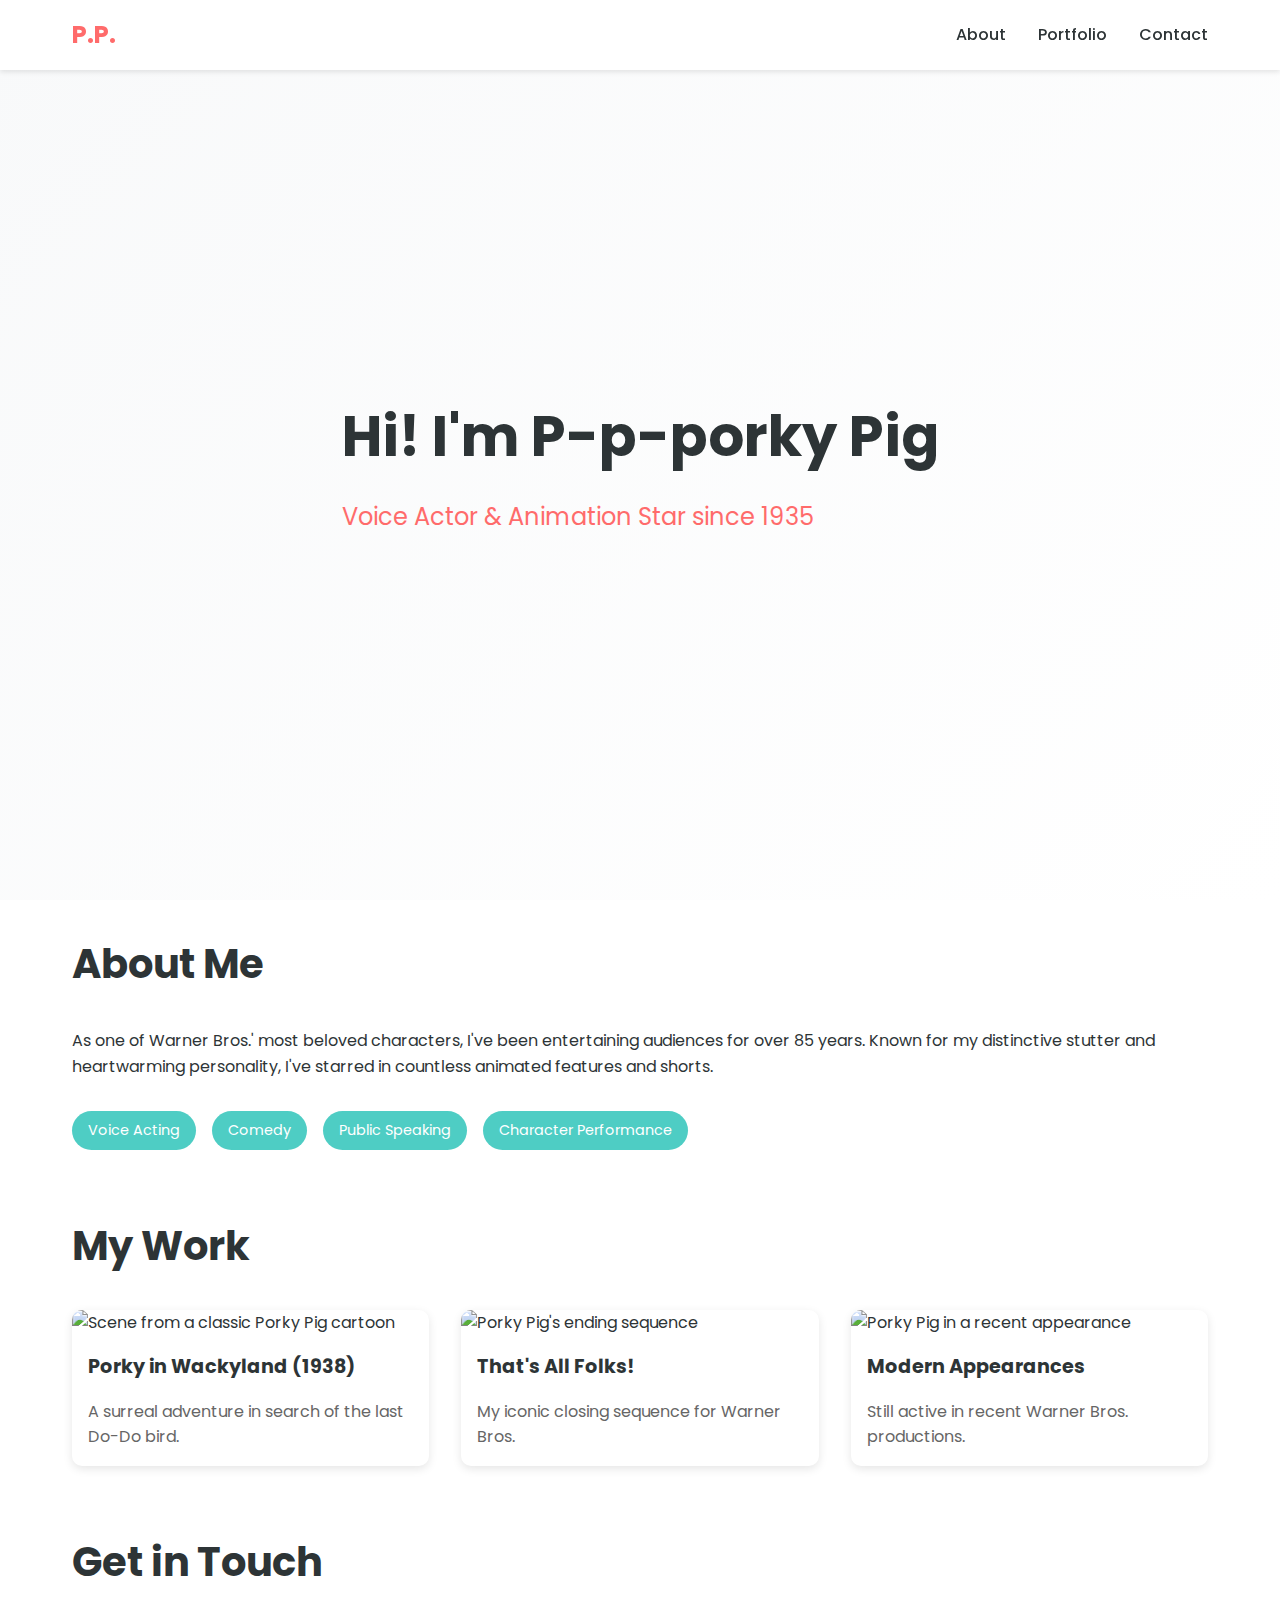
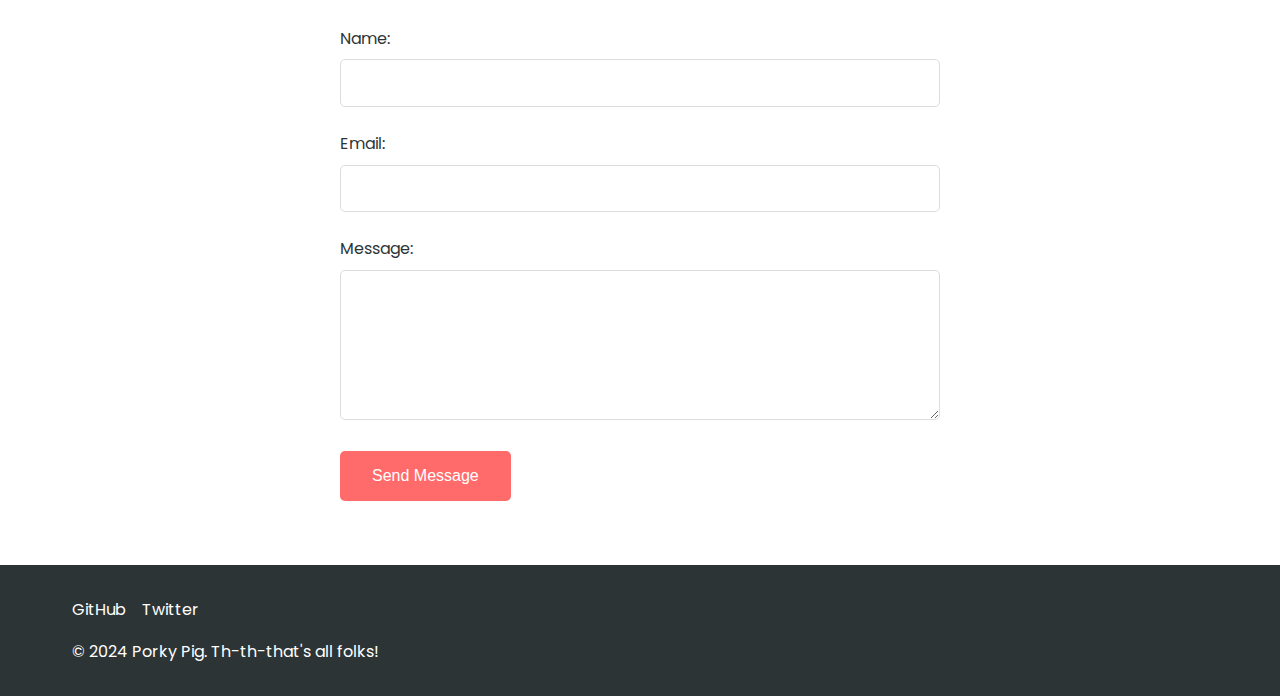
==== index.html @ b08df803 "Initial commit: Portfolio website setup" ====
<!DOCTYPE html>
<html lang="en">
<head>
    <meta charset="UTF-8">
    <meta name="viewport" content="width=device-width, initial-scale=1.0">
    <meta name="description" content="Portfolio website of Porky Pig - Animation Star and Voice Actor">
    <meta name="keywords" content="Porky Pig, Animation, Voice Acting, Warner Bros, Looney Tunes">
    <title>Porky Pig - Th-th-that's All Folks!</title>
    <link rel="stylesheet" href="styles.css">
    <link rel="icon" type="image/png" href="favicon.png">
    <!-- Google Fonts -->
    <link href="https://fonts.googleapis.com/css2?family=Poppins:wght@400;600;700&display=swap" rel="stylesheet">
</head>
<body>
    <header>
        <nav>
            <div class="logo">P.P.</div>
            <ul>
                <li><a href="#about">About</a></li>
                <li><a href="#portfolio">Portfolio</a></li>
                <li><a href="#contact">Contact</a></li>
            </ul>
        </nav>
    </header>

    <main>
        <section id="hero">
            <div class="container">
                <h1>Hi! I'm P-p-porky Pig</h1>
                <p class="subtitle">Voice Actor & Animation Star since 1935</p>
            </div>
        </section>

        <section id="about">
            <div class="container">
                <h2>About Me</h2>
                <p>As one of Warner Bros.' most beloved characters, I've been entertaining audiences for over 85 years. Known for my distinctive stutter and heartwarming personality, I've starred in countless animated features and shorts.</p>
                <div class="skills">
                    <div class="skill">Voice Acting</div>
                    <div class="skill">Comedy</div>
                    <div class="skill">Public Speaking</div>
                    <div class="skill">Character Performance</div>
                </div>
            </div>
        </section>

        <section id="portfolio">
            <div class="container">
                <h2>My Work</h2>
                <div class="portfolio-grid">
                    <div class="portfolio-item">
                        <img src="images/porky1.jpg" alt="Scene from a classic Porky Pig cartoon" loading="lazy">
                        <h3>Porky in Wackyland (1938)</h3>
                        <p>A surreal adventure in search of the last Do-Do bird.</p>
                    </div>
                    <div class="portfolio-item">
                        <img src="images/porky2.jpg" alt="Porky Pig's ending sequence" loading="lazy">
                        <h3>That's All Folks!</h3>
                        <p>My iconic closing sequence for Warner Bros.</p>
                    </div>
                    <div class="portfolio-item">
                        <img src="images/porky3.jpg" alt="Porky Pig in a recent appearance" loading="lazy">
                        <h3>Modern Appearances</h3>
                        <p>Still active in recent Warner Bros. productions.</p>
                    </div>
                </div>
            </div>
        </section>

        <section id="contact">
            <div class="container">
                <h2>Get in Touch</h2>
                <form id="contact-form" action="https://formspree.io/f/your-form-id" method="POST">
                    <div class="form-group">
                        <label for="name">Name:</label>
                        <input type="text" id="name" name="name" required>
                    </div>
                    <div class="form-group">
                        <label for="email">Email:</label>
                        <input type="email" id="email" name="email" required>
                    </div>
                    <div class="form-group">
                        <label for="message">Message:</label>
                        <textarea id="message" name="message" required></textarea>
                    </div>
                    <button type="submit">Send Message</button>
                </form>
            </div>
        </section>
    </main>

    <footer>
        <div class="container">
            <div class="social-links">
                <a href="https://github.com/porky-pig" target="_blank" rel="noopener noreferrer">GitHub</a>
                <a href="https://twitter.com/porky-pig" target="_blank" rel="noopener noreferrer">Twitter</a>
            </div>
            <p>&copy; 2024 Porky Pig. Th-th-that's all folks!</p>
        </div>
    </footer>

    <script src="script.js"></script>
</body>
</html>
---- styles.css ----
:root {
    --primary-color: #ff6b6b;
    --secondary-color: #4ecdc4;
    --dark-color: #2d3436;
    --light-color: #f8f9fa;
    --spacing: 2rem;
}

* {
    margin: 0;
    padding: 0;
    box-sizing: border-box;
}

body {
    font-family: 'Poppins', sans-serif;
    line-height: 1.6;
    color: var(--dark-color);
}

.container {
    max-width: 1200px;
    margin: 0 auto;
    padding: 0 var(--spacing);
}

/* Header & Navigation */
header {
    background: white;
    box-shadow: 0 2px 5px rgba(0,0,0,0.1);
    position: fixed;
    width: 100%;
    top: 0;
    z-index: 1000;
}

nav {
    display: flex;
    justify-content: space-between;
    align-items: center;
    padding: 1rem var(--spacing);
    max-width: 1200px;
    margin: 0 auto;
}

.logo {
    font-size: 1.5rem;
    font-weight: 700;
    color: var(--primary-color);
}

nav ul {
    display: flex;
    list-style: none;
    gap: 2rem;
}

nav a {
    text-decoration: none;
    color: var(--dark-color);
    font-weight: 500;
    transition: color 0.3s ease;
}

nav a:hover {
    color: var(--primary-color);
}

/* Hero Section */
#hero {
    height: 100vh;
    display: flex;
    align-items: center;
    background: linear-gradient(135deg, var(--light-color) 0%, #fff 100%);
    padding-top: 60px;
}

#hero h1 {
    font-size: 3.5rem;
    margin-bottom: 1rem;
    color: var(--dark-color);
}

.subtitle {
    font-size: 1.5rem;
    color: var(--primary-color);
}

/* Sections */
section {
    padding: var(--spacing) 0;
}

h2 {
    font-size: 2.5rem;
    margin-bottom: var(--spacing);
    color: var(--dark-color);
}

/* Skills */
.skills {
    display: flex;
    flex-wrap: wrap;
    gap: 1rem;
    margin-top: 2rem;
}

.skill {
    background: var(--secondary-color);
    color: white;
    padding: 0.5rem 1rem;
    border-radius: 25px;
    font-size: 0.9rem;
}

/* Portfolio Grid */
.portfolio-grid {
    display: grid;
    grid-template-columns: repeat(auto-fit, minmax(300px, 1fr));
    gap: 2rem;
    margin-top: 2rem;
}

.portfolio-item {
    background: white;
    border-radius: 10px;
    overflow: hidden;
    box-shadow: 0 3px 10px rgba(0,0,0,0.1);
    transition: transform 0.3s ease;
}

.portfolio-item:hover {
    transform: translateY(-5px);
}

.portfolio-item img {
    width: 100%;
    height: 200px;
    object-fit: cover;
}

.portfolio-item h3 {
    padding: 1rem;
    font-size: 1.2rem;
}

.portfolio-item p {
    padding: 0 1rem 1rem;
    color: #666;
}

/* Contact Form */
#contact-form {
    max-width: 600px;
    margin: 0 auto;
}

.form-group {
    margin-bottom: 1.5rem;
}

label {
    display: block;
    margin-bottom: 0.5rem;
    color: var(--dark-color);
}

input,
textarea {
    width: 100%;
    padding: 0.8rem;
    border: 1px solid #ddd;
    border-radius: 5px;
    font-family: inherit;
}

textarea {
    height: 150px;
    resize: vertical;
}

button {
    background: var(--primary-color);
    color: white;
    padding: 1rem 2rem;
    border: none;
    border-radius: 5px;
    cursor: pointer;
    font-size: 1rem;
    transition: background 0.3s ease;
}

button:hover {
    background: #ff5252;
}

/* Footer */
footer {
    background: var(--dark-color);
    color: white;
    padding: var(--spacing) 0;
    margin-top: var(--spacing);
}

.social-links {
    display: flex;
    gap: 1rem;
    margin-bottom: 1rem;
}

.social-links a {
    color: white;
    text-decoration: none;
}

/* Responsive Design */
@media (max-width: 768px) {
    nav ul {
        gap: 1rem;
    }

    #hero h1 {
        font-size: 2.5rem;
    }

    .subtitle {
        font-size: 1.2rem;
    }
}

@media (max-width: 480px) {
    nav {
        flex-direction: column;
        gap: 1rem;
    }

    nav ul {
        flex-direction: column;
        text-align: center;
    }

    #hero h1 {
        font-size: 2rem;
    }
}
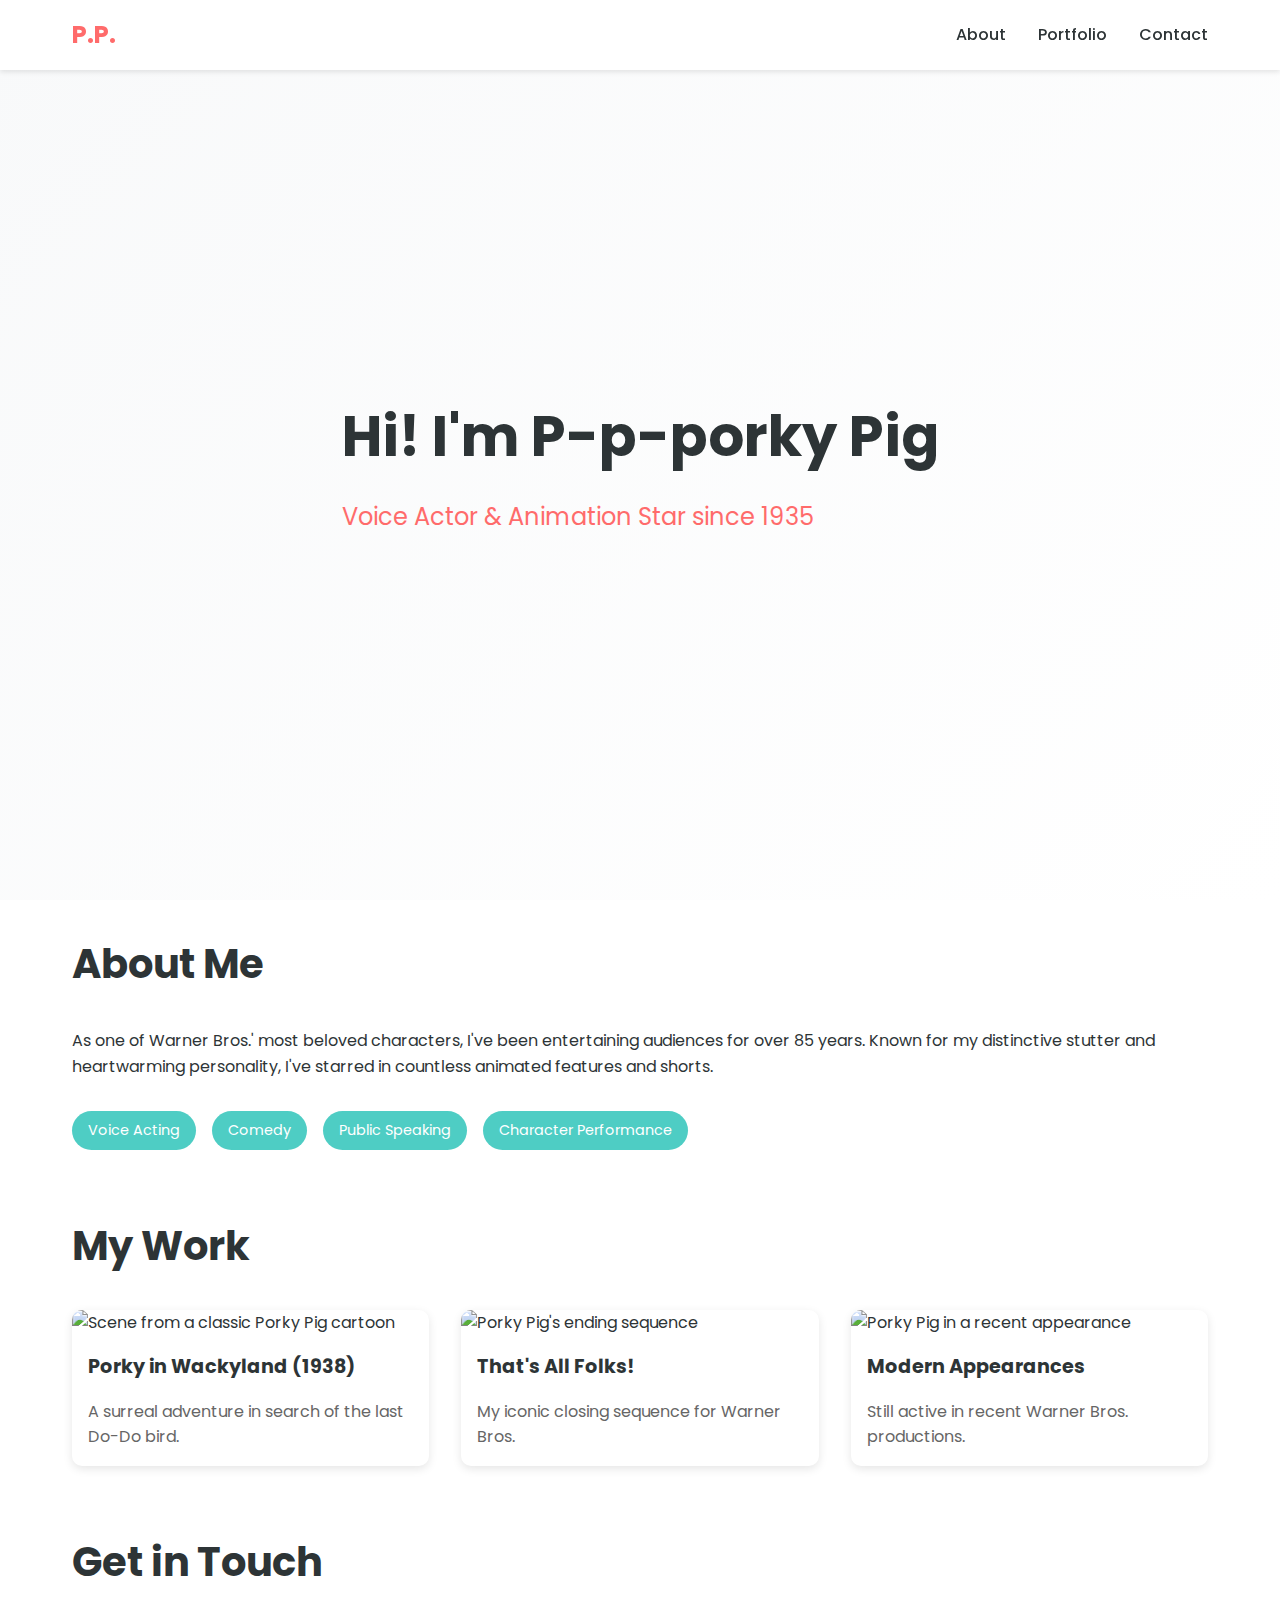
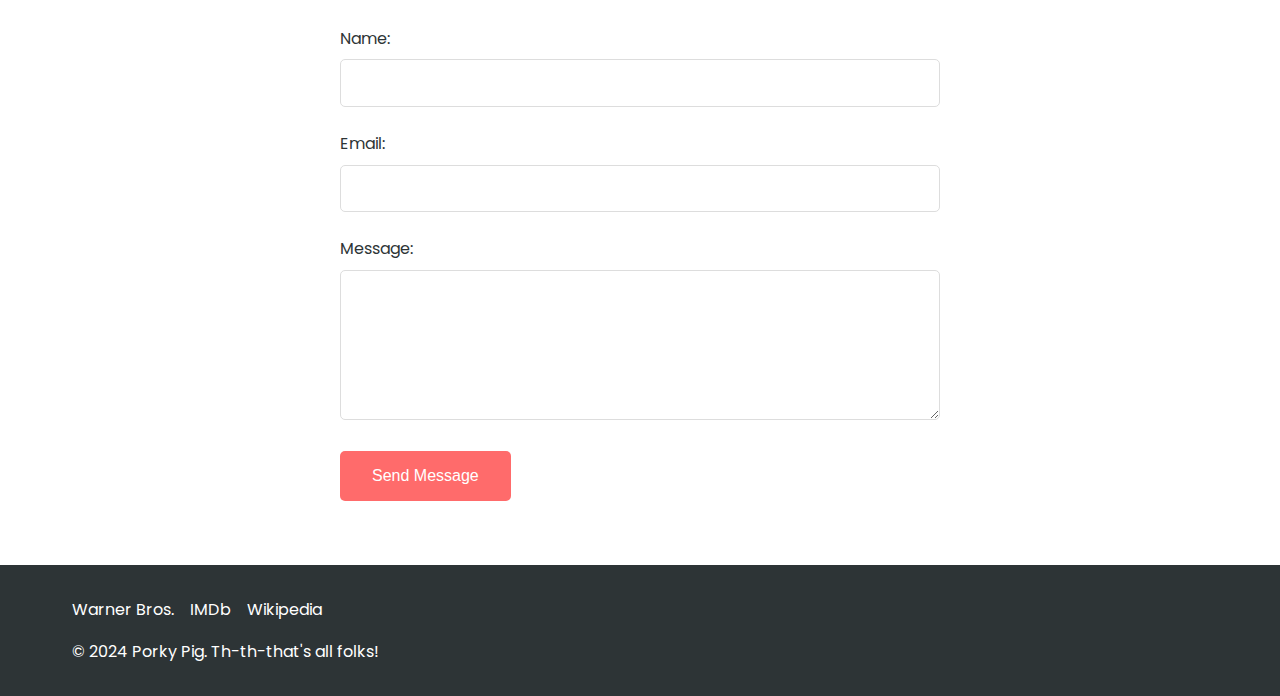
==== commit f5626813: "Complete implementation with images, favicon, analytics, and license" ====
--- a/index.html
+++ b/index.html
@@ -7,9 +7,18 @@
     <meta name="keywords" content="Porky Pig, Animation, Voice Acting, Warner Bros, Looney Tunes">
     <title>Porky Pig - Th-th-that's All Folks!</title>
     <link rel="stylesheet" href="styles.css">
+    <link rel="icon" type="image/svg+xml" href="favicon.svg">
     <link rel="icon" type="image/png" href="favicon.png">
     <!-- Google Fonts -->
     <link href="https://fonts.googleapis.com/css2?family=Poppins:wght@400;600;700&display=swap" rel="stylesheet">
+    <!-- Google Analytics -->
+    <script async src="https://www.googletagmanager.com/gtag/js?id=G-XXXXXXXXXX"></script>
+    <script>
+        window.dataLayer = window.dataLayer || [];
+        function gtag(){dataLayer.push(arguments);}
+        gtag('js', new Date());
+        gtag('config', 'G-XXXXXXXXXX');
+    </script>
 </head>
 <body>
     <header>
@@ -70,7 +79,7 @@
         <section id="contact">
             <div class="container">
                 <h2>Get in Touch</h2>
-                <form id="contact-form" action="https://formspree.io/f/your-form-id" method="POST">
+                <form id="contact-form" action="https://formspree.io/f/myyqpzny" method="POST">
                     <div class="form-group">
                         <label for="name">Name:</label>
                         <input type="text" id="name" name="name" required>
@@ -92,8 +101,9 @@
     <footer>
         <div class="container">
             <div class="social-links">
-                <a href="https://github.com/porky-pig" target="_blank" rel="noopener noreferrer">GitHub</a>
-                <a href="https://twitter.com/porky-pig" target="_blank" rel="noopener noreferrer">Twitter</a>
+                <a href="https://www.warnerbros.com/brands/looney-tunes" target="_blank" rel="noopener noreferrer">Warner Bros.</a>
+                <a href="https://www.imdb.com/title/tt0033023/" target="_blank" rel="noopener noreferrer">IMDb</a>
+                <a href="https://en.wikipedia.org/wiki/Porky_Pig" target="_blank" rel="noopener noreferrer">Wikipedia</a>
             </div>
             <p>&copy; 2024 Porky Pig. Th-th-that's all folks!</p>
         </div>
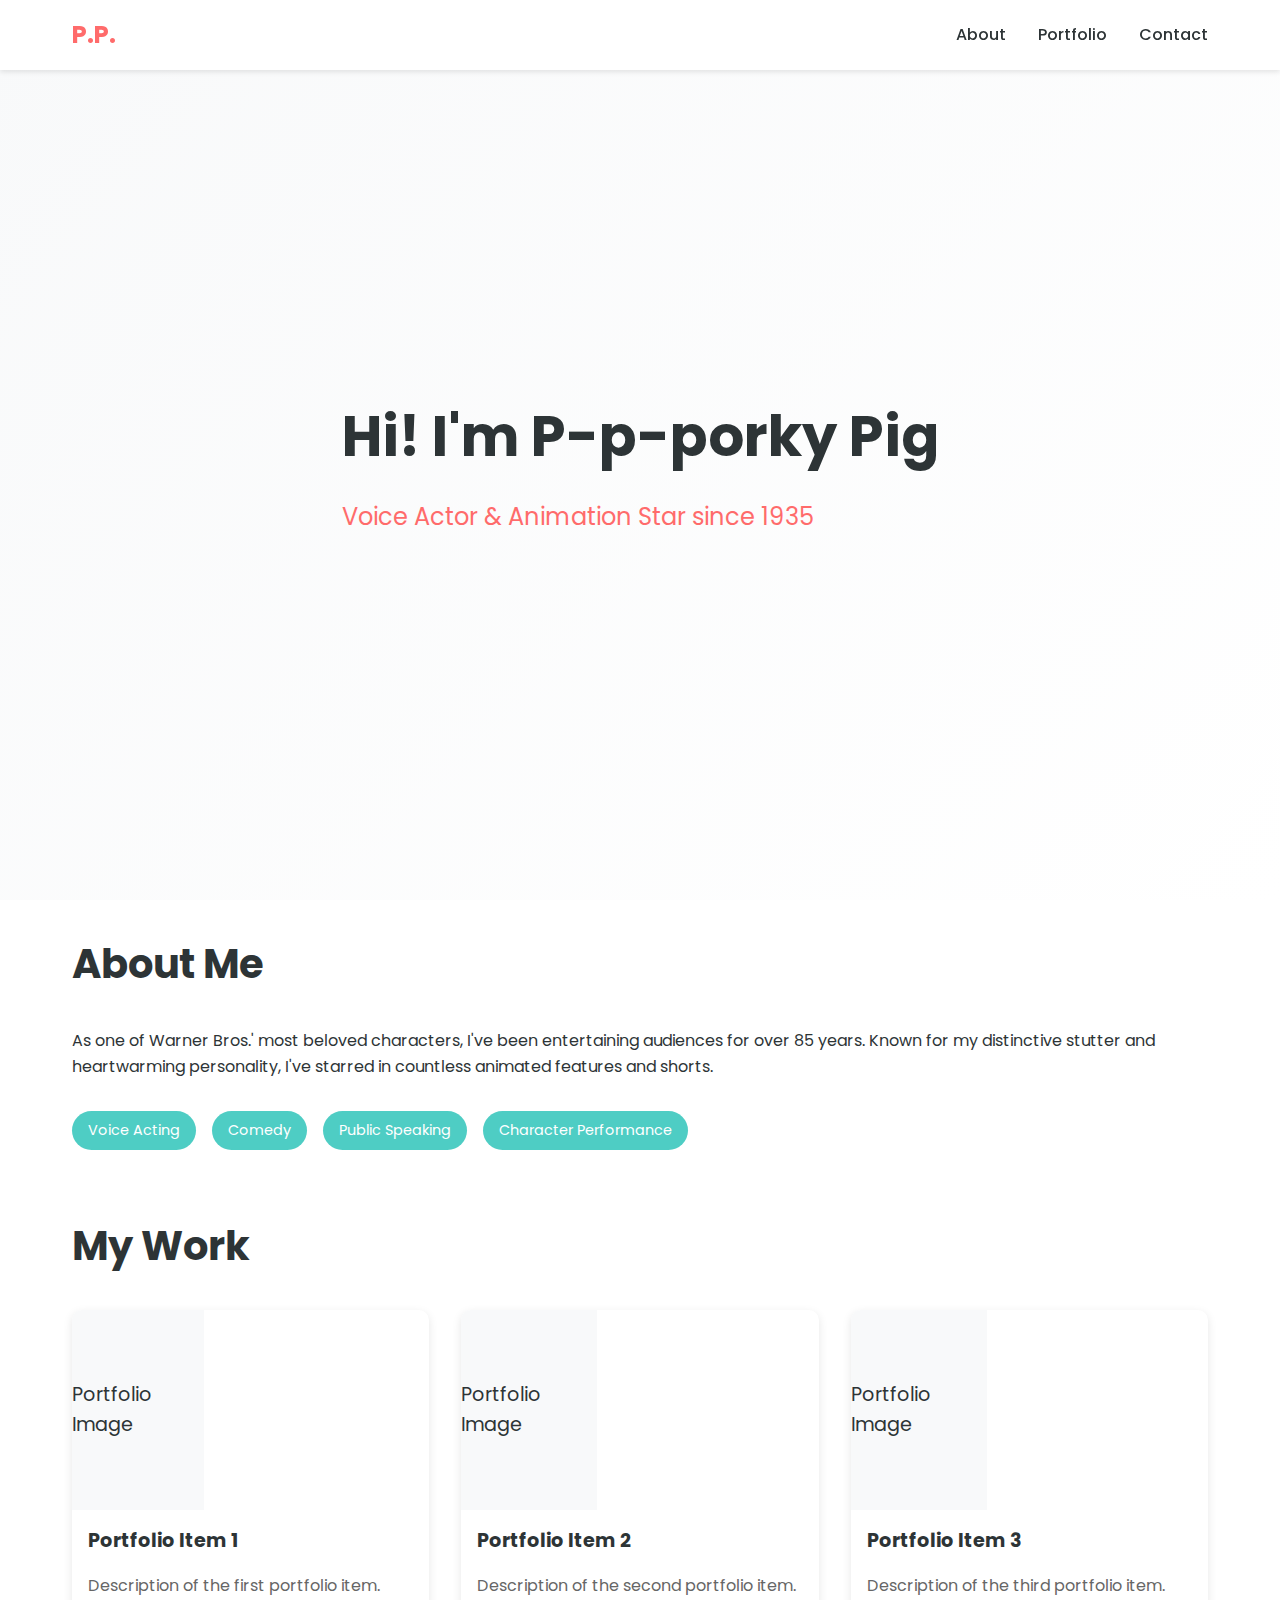
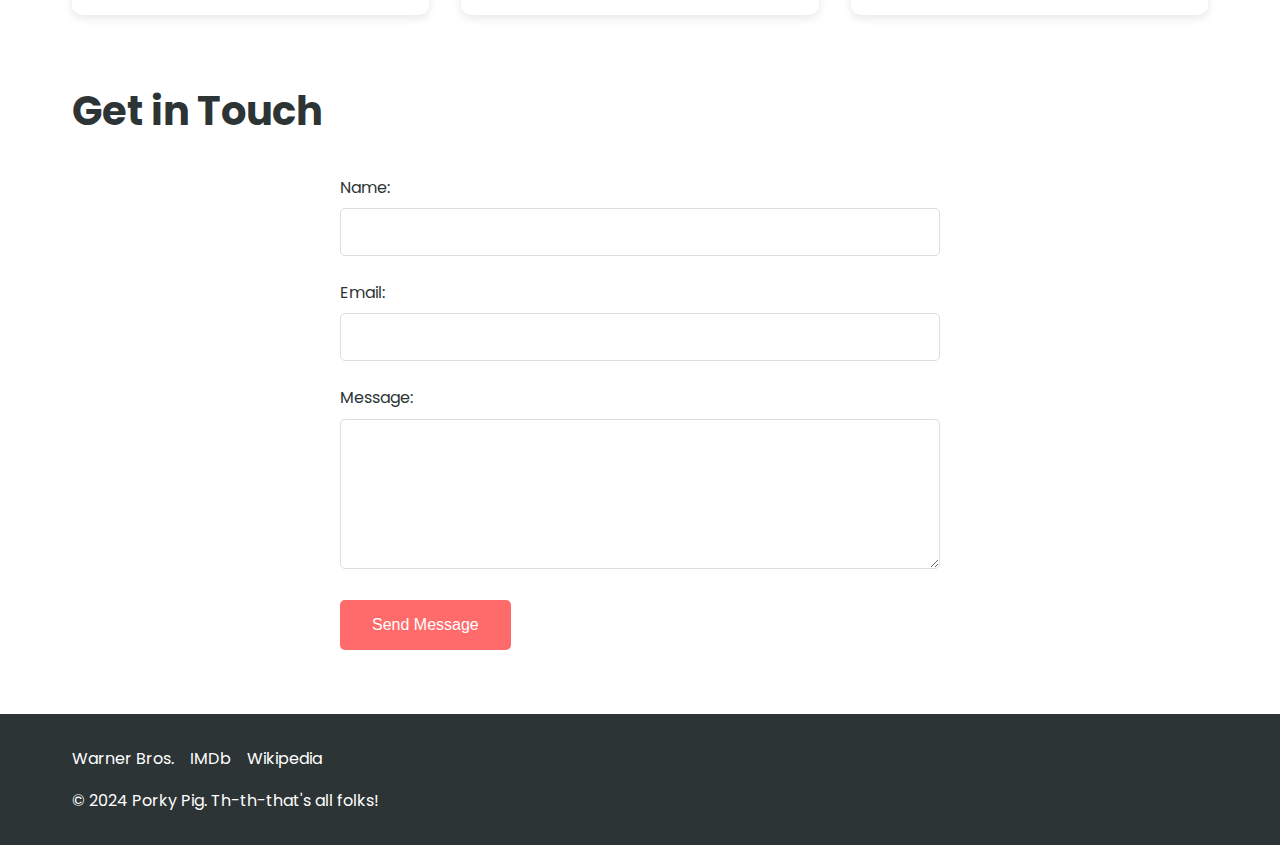
==== commit 2520e68a: "Replace image generation with simple placeholders" ====
--- a/index.html
+++ b/index.html
@@ -58,19 +58,19 @@
                 <h2>My Work</h2>
                 <div class="portfolio-grid">
                     <div class="portfolio-item">
-                        <img src="images/porky1.jpg" alt="Scene from a classic Porky Pig cartoon" loading="lazy">
-                        <h3>Porky in Wackyland (1938)</h3>
-                        <p>A surreal adventure in search of the last Do-Do bird.</p>
+                        <img src="#" alt="Portfolio item 1" loading="lazy">
+                        <h3>Portfolio Item 1</h3>
+                        <p>Description of the first portfolio item.</p>
                     </div>
                     <div class="portfolio-item">
-                        <img src="images/porky2.jpg" alt="Porky Pig's ending sequence" loading="lazy">
-                        <h3>That's All Folks!</h3>
-                        <p>My iconic closing sequence for Warner Bros.</p>
+                        <img src="#" alt="Portfolio item 2" loading="lazy">
+                        <h3>Portfolio Item 2</h3>
+                        <p>Description of the second portfolio item.</p>
                     </div>
                     <div class="portfolio-item">
-                        <img src="images/porky3.jpg" alt="Porky Pig in a recent appearance" loading="lazy">
-                        <h3>Modern Appearances</h3>
-                        <p>Still active in recent Warner Bros. productions.</p>
+                        <img src="#" alt="Portfolio item 3" loading="lazy">
+                        <h3>Portfolio Item 3</h3>
+                        <p>Description of the third portfolio item.</p>
                     </div>
                 </div>
             </div>
--- a/styles.css
+++ b/styles.css
@@ -137,6 +137,34 @@
     width: 100%;
     height: 200px;
     object-fit: cover;
+    background: var(--light-color);
+    /* Fallback for missing images */
+    min-height: 200px;
+    position: relative;
+}
+
+.portfolio-item img:not([src]), 
+.portfolio-item img[src=""], 
+.portfolio-item img[src="#"] {
+    visibility: hidden;
+}
+
+.portfolio-item img:not([src])::before, 
+.portfolio-item img[src=""]::before, 
+.portfolio-item img[src="#"]::before {
+    content: "Portfolio Image";
+    position: absolute;
+    top: 0;
+    left: 0;
+    width: 100%;
+    height: 100%;
+    background: var(--light-color);
+    display: flex;
+    align-items: center;
+    justify-content: center;
+    color: var(--dark-color);
+    font-size: 1.2rem;
+    visibility: visible;
 }
 
 .portfolio-item h3 {
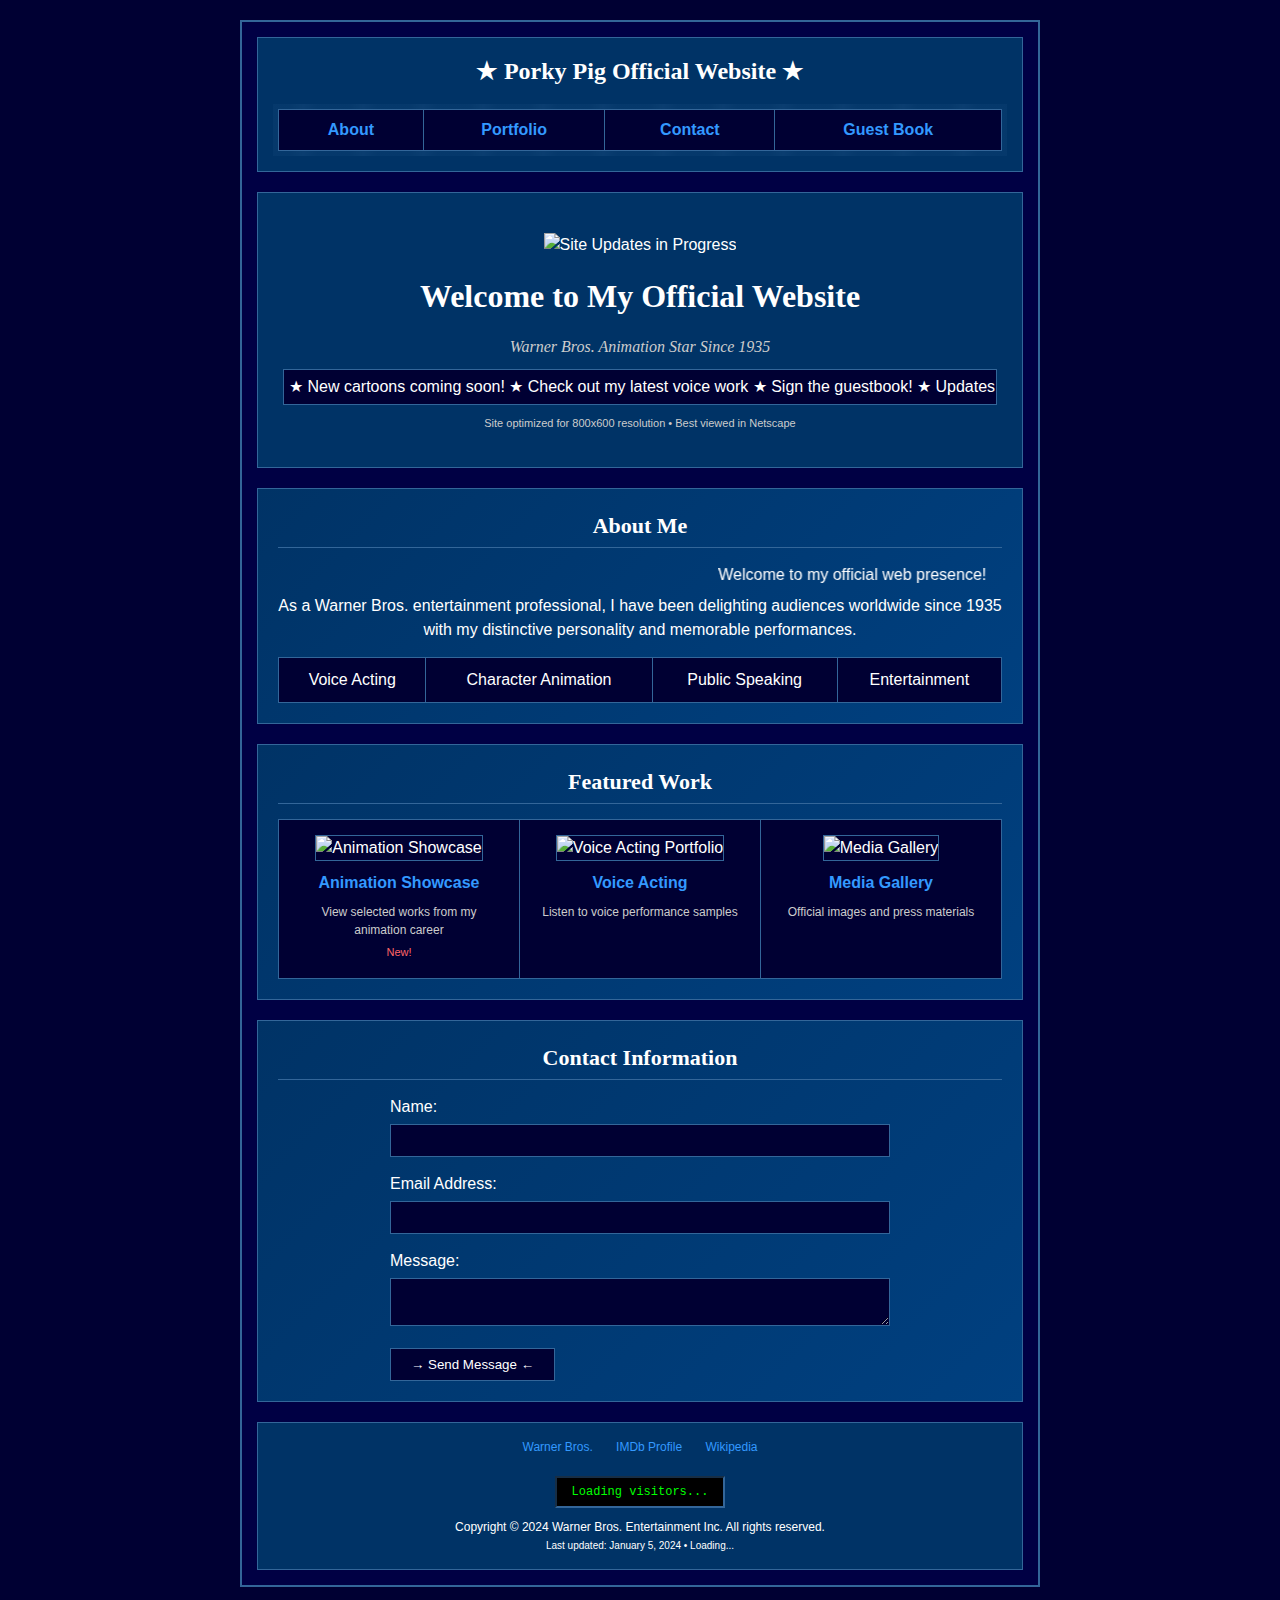
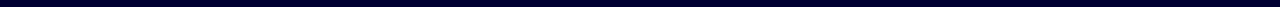
==== commit 1cd9fb2f: "Initial commit: Complete portfolio setup" ====
--- a/index.html
+++ b/index.html
@@ -3,112 +3,113 @@
 <head>
     <meta charset="UTF-8">
     <meta name="viewport" content="width=device-width, initial-scale=1.0">
-    <meta name="description" content="Portfolio website of Porky Pig - Animation Star and Voice Actor">
-    <meta name="keywords" content="Porky Pig, Animation, Voice Acting, Warner Bros, Looney Tunes">
-    <title>Porky Pig - Th-th-that's All Folks!</title>
+    <meta name="description" content="Official Website of Porky Pig - Warner Bros. Animation Star">
+    <meta name="keywords" content="porky pig, warner bros, looney tunes, animation, voice acting, cartoons">
+    <title>Porky Pig | Official Website</title>
     <link rel="stylesheet" href="styles.css">
     <link rel="icon" type="image/svg+xml" href="favicon.svg">
-    <link rel="icon" type="image/png" href="favicon.png">
-    <!-- Google Fonts -->
-    <link href="https://fonts.googleapis.com/css2?family=Poppins:wght@400;600;700&display=swap" rel="stylesheet">
-    <!-- Google Analytics -->
-    <script async src="https://www.googletagmanager.com/gtag/js?id=G-XXXXXXXXXX"></script>
-    <script>
-        window.dataLayer = window.dataLayer || [];
-        function gtag(){dataLayer.push(arguments);}
-        gtag('js', new Date());
-        gtag('config', 'G-XXXXXXXXXX');
-    </script>
+    <!-- Optimized for Netscape 7.0 and Internet Explorer 6.0 -->
+    <!-- Firebase SDK -->
+    <script src="https://www.gstatic.com/firebasejs/9.6.1/firebase-app-compat.js"></script>
+    <script src="https://www.gstatic.com/firebasejs/9.6.1/firebase-database-compat.js"></script>
+    <script src="firebase-config.js"></script>
 </head>
 <body>
-    <header>
-        <nav>
-            <div class="logo">P.P.</div>
-            <ul>
-                <li><a href="#about">About</a></li>
-                <li><a href="#portfolio">Portfolio</a></li>
-                <li><a href="#contact">Contact</a></li>
-            </ul>
-        </nav>
-    </header>
+    <div class="container">
+        <header>
+            <div class="logo">★ Porky Pig Official Website ★</div>
+            <nav>
+                <ul>
+                    <li><a href="#about">About</a></li>
+                    <li><a href="#portfolio">Portfolio</a></li>
+                    <li><a href="#contact">Contact</a></li>
+                    <li><a href="guestbook.html">Guest Book</a></li>
+                </ul>
+            </nav>
+        </header>
 
-    <main>
-        <section id="hero">
-            <div class="container">
-                <h1>Hi! I'm P-p-porky Pig</h1>
-                <p class="subtitle">Voice Actor & Animation Star since 1935</p>
-            </div>
-        </section>
+        <main>
+            <section id="hero">
+                <img src="construction.gif" alt="Site Updates in Progress" class="under-construction">
+                <h1>Welcome to My Official Website</h1>
+                <p class="subtitle">Warner Bros. Animation Star Since 1935</p>
+                <div class="news-ticker">
+                    <span>★ New cartoons coming soon! ★ Check out my latest voice work ★ Sign the guestbook! ★ Updates every week ★</span>
+                </div>
+                <div class="browser-badge">
+                    Site optimized for 800x600 resolution • Best viewed in Netscape
+                </div>
+            </section>
 
-        <section id="about">
-            <div class="container">
+            <section id="about">
                 <h2>About Me</h2>
-                <p>As one of Warner Bros.' most beloved characters, I've been entertaining audiences for over 85 years. Known for my distinctive stutter and heartwarming personality, I've starred in countless animated features and shorts.</p>
+                <marquee scrollamount="2" behavior="alternate">Welcome to my official web presence!</marquee>
+                <p>As a Warner Bros. entertainment professional, I have been delighting audiences worldwide since 1935 with my distinctive personality and memorable performances.</p>
                 <div class="skills">
-                    <div class="skill">Voice Acting</div>
-                    <div class="skill">Comedy</div>
-                    <div class="skill">Public Speaking</div>
-                    <div class="skill">Character Performance</div>
+                    <div class="skill" title="Click to learn more!">Voice Acting</div>
+                    <div class="skill" title="Click to learn more!">Character Animation</div>
+                    <div class="skill" title="Click to learn more!">Public Speaking</div>
+                    <div class="skill" title="Click to learn more!">Entertainment</div>
                 </div>
-            </div>
-        </section>
+            </section>
 
-        <section id="portfolio">
-            <div class="container">
-                <h2>My Work</h2>
+            <section id="portfolio">
+                <h2>Featured Work</h2>
                 <div class="portfolio-grid">
                     <div class="portfolio-item">
-                        <img src="#" alt="Portfolio item 1" loading="lazy">
-                        <h3>Portfolio Item 1</h3>
-                        <p>Description of the first portfolio item.</p>
+                        <img src="#" alt="Animation Showcase">
+                        <h3>Animation Showcase</h3>
+                        <p>View selected works from my animation career</p>
+                        <blink style="color: #FF6666; font-size: 11px;">New!</blink>
                     </div>
                     <div class="portfolio-item">
-                        <img src="#" alt="Portfolio item 2" loading="lazy">
-                        <h3>Portfolio Item 2</h3>
-                        <p>Description of the second portfolio item.</p>
+                        <img src="#" alt="Voice Acting Portfolio">
+                        <h3>Voice Acting</h3>
+                        <p>Listen to voice performance samples</p>
                     </div>
                     <div class="portfolio-item">
-                        <img src="#" alt="Portfolio item 3" loading="lazy">
-                        <h3>Portfolio Item 3</h3>
-                        <p>Description of the third portfolio item.</p>
+                        <img src="#" alt="Media Gallery">
+                        <h3>Media Gallery</h3>
+                        <p>Official images and press materials</p>
                     </div>
                 </div>
-            </div>
-        </section>
+            </section>
 
-        <section id="contact">
-            <div class="container">
-                <h2>Get in Touch</h2>
+            <section id="contact">
+                <h2>Contact Information</h2>
                 <form id="contact-form" action="https://formspree.io/f/myyqpzny" method="POST">
                     <div class="form-group">
                         <label for="name">Name:</label>
                         <input type="text" id="name" name="name" required>
                     </div>
                     <div class="form-group">
-                        <label for="email">Email:</label>
+                        <label for="email">Email Address:</label>
                         <input type="email" id="email" name="email" required>
                     </div>
                     <div class="form-group">
                         <label for="message">Message:</label>
                         <textarea id="message" name="message" required></textarea>
                     </div>
-                    <button type="submit">Send Message</button>
+                    <button type="submit">→ Send Message ←</button>
                 </form>
+            </section>
+        </main>
+
+        <footer>
+            <div class="social-links">
+                <a href="https://www.warnerbros.com/brands/looney-tunes" target="_blank">Warner Bros.</a>
+                <a href="https://www.imdb.com/title/tt0033023/" target="_blank">IMDb Profile</a>
+                <a href="https://en.wikipedia.org/wiki/Porky_Pig" target="_blank">Wikipedia</a>
             </div>
-        </section>
-    </main>
-
-    <footer>
-        <div class="container">
-            <div class="social-links">
-                <a href="https://www.warnerbros.com/brands/looney-tunes" target="_blank" rel="noopener noreferrer">Warner Bros.</a>
-                <a href="https://www.imdb.com/title/tt0033023/" target="_blank" rel="noopener noreferrer">IMDb</a>
-                <a href="https://en.wikipedia.org/wiki/Porky_Pig" target="_blank" rel="noopener noreferrer">Wikipedia</a>
+            <div class="hit-counter" id="visitor-count">
+                Loading visitors...
             </div>
-            <p>&copy; 2024 Porky Pig. Th-th-that's all folks!</p>
-        </div>
-    </footer>
+            <p>Copyright © 2024 Warner Bros. Entertainment Inc. All rights reserved.</p>
+            <p><small>Last updated: January 5, 2024 • <span id="online-visitors">Loading...</span></small></p>
+        </footer>
+    </div>
 
     <script src="script.js"></script>
+    <script src="visitors.js"></script>
 </body>
 </html> --- a/styles.css
+++ b/styles.css
@@ -1,9 +1,12 @@
+/* Early 2000s style with professional touch */
 :root {
-    --primary-color: #ff6b6b;
-    --secondary-color: #4ecdc4;
-    --dark-color: #2d3436;
-    --light-color: #f8f9fa;
-    --spacing: 2rem;
+    --primary-color: #003366;
+    --secondary-color: #990000;
+    --background: #000033;
+    --text-color: #FFFFFF;
+    --link-color: #3399FF;
+    --visited-color: #6666CC;
+    --table-bg: #000044;
 }
 
 * {
@@ -13,261 +16,362 @@
 }
 
 body {
-    font-family: 'Poppins', sans-serif;
-    line-height: 1.6;
-    color: var(--dark-color);
+    font-family: Verdana, Arial, sans-serif;
+    background: var(--background) url('[data-uri]') repeat;
+    color: var(--text-color);
+    text-align: center;
+    line-height: 1.5;
+    margin: 0;
+    padding: 20px;
 }
 
 .container {
-    max-width: 1200px;
+    width: 800px;
     margin: 0 auto;
-    padding: 0 var(--spacing);
+    background: var(--table-bg);
+    border: 2px solid #336699;
+    padding: 15px;
 }
 
 /* Header & Navigation */
 header {
-    background: white;
-    box-shadow: 0 2px 5px rgba(0,0,0,0.1);
-    position: fixed;
-    width: 100%;
-    top: 0;
-    z-index: 1000;
+    background: var(--primary-color);
+    border: 1px solid #336699;
+    margin-bottom: 20px;
+    padding: 15px;
+}
+
+.logo {
+    font-size: 24px;
+    font-weight: bold;
+    color: #FFFFFF;
+    font-family: "Times New Roman", Times, serif;
+    margin-bottom: 15px;
+    animation: glow 2s infinite;
 }
 
 nav {
-    display: flex;
-    justify-content: space-between;
-    align-items: center;
-    padding: 1rem var(--spacing);
-    max-width: 1200px;
-    margin: 0 auto;
-}
-
-.logo {
-    font-size: 1.5rem;
-    font-weight: 700;
-    color: var(--primary-color);
+    background: var(--primary-color);
+    padding: 5px;
+    background-image: linear-gradient(90deg, 
+        rgba(51, 102, 153, 0.1) 25%, 
+        rgba(51, 102, 153, 0.2) 50%, 
+        rgba(51, 102, 153, 0.1) 75%);
+    background-size: 60px 100%;
+    animation: slide 2s linear infinite;
 }
 
 nav ul {
-    display: flex;
     list-style: none;
-    gap: 2rem;
+    display: table;
+    width: 100%;
+    border-collapse: collapse;
+}
+
+nav li {
+    display: table-cell;
+    border: 1px solid #336699;
+    background: var(--background);
 }
 
 nav a {
+    display: block;
+    padding: 8px 15px;
+    color: var(--link-color);
     text-decoration: none;
-    color: var(--dark-color);
-    font-weight: 500;
-    transition: color 0.3s ease;
+    font-weight: bold;
+    font-family: Verdana, Arial, sans-serif;
 }
 
 nav a:hover {
-    color: var(--primary-color);
+    background: #003399;
+    color: #FFFFFF;
+}
+
+nav a:visited {
+    color: var(--visited-color);
 }
 
 /* Hero Section */
 #hero {
-    height: 100vh;
-    display: flex;
-    align-items: center;
-    background: linear-gradient(135deg, var(--light-color) 0%, #fff 100%);
-    padding-top: 60px;
+    background: var(--primary-color);
+    border: 1px solid #336699;
+    padding: 25px;
+    margin-bottom: 20px;
 }
 
 #hero h1 {
-    font-size: 3.5rem;
-    margin-bottom: 1rem;
-    color: var(--dark-color);
+    font-size: 32px;
+    color: #FFFFFF;
+    font-family: "Times New Roman", Times, serif;
+    margin-bottom: 15px;
 }
 
 .subtitle {
-    font-size: 1.5rem;
-    color: var(--primary-color);
+    font-size: 16px;
+    color: #CCCCCC;
+    font-style: italic;
+    font-family: Georgia, serif;
 }
 
 /* Sections */
 section {
-    padding: var(--spacing) 0;
+    margin-bottom: 20px;
+    border: 1px solid #336699;
+    padding: 20px;
+    background: linear-gradient(135deg, var(--primary-color) 0%, #004080 100%);
 }
 
 h2 {
-    font-size: 2.5rem;
-    margin-bottom: var(--spacing);
-    color: var(--dark-color);
+    font-size: 22px;
+    color: #FFFFFF;
+    margin-bottom: 15px;
+    font-family: "Times New Roman", Times, serif;
+    border-bottom: 1px solid #336699;
+    padding-bottom: 5px;
 }
 
 /* Skills */
 .skills {
-    display: flex;
-    flex-wrap: wrap;
-    gap: 1rem;
-    margin-top: 2rem;
+    display: table;
+    width: 100%;
+    margin-top: 15px;
+    border-collapse: collapse;
 }
 
 .skill {
-    background: var(--secondary-color);
-    color: white;
-    padding: 0.5rem 1rem;
-    border-radius: 25px;
-    font-size: 0.9rem;
+    display: table-cell;
+    background: var(--background);
+    border: 1px solid #336699;
+    padding: 10px;
+    color: #FFFFFF;
+    font-family: Verdana, Arial, sans-serif;
+    transition: all 0.3s ease;
+}
+
+.skill:hover {
+    transform: scale(1.05);
+    background: #000066;
+    cursor: default;
 }
 
 /* Portfolio Grid */
 .portfolio-grid {
-    display: grid;
-    grid-template-columns: repeat(auto-fit, minmax(300px, 1fr));
-    gap: 2rem;
-    margin-top: 2rem;
+    display: table;
+    width: 100%;
+    border-collapse: collapse;
 }
 
 .portfolio-item {
-    background: white;
-    border-radius: 10px;
-    overflow: hidden;
-    box-shadow: 0 3px 10px rgba(0,0,0,0.1);
-    transition: transform 0.3s ease;
+    display: table-cell;
+    width: 33.33%;
+    padding: 15px;
+    border: 1px solid #336699;
+    background: var(--background);
+    vertical-align: top;
+    transition: all 0.3s ease;
+}
+
+.portfolio-item img {
+    width: 100%;
+    height: 150px;
+    border: 1px solid #336699;
+    margin-bottom: 10px;
+}
+
+.portfolio-item h3 {
+    color: var(--link-color);
+    font-size: 16px;
+    margin-bottom: 8px;
+    font-family: Verdana, Arial, sans-serif;
+}
+
+.portfolio-item p {
+    color: #CCCCCC;
+    font-size: 12px;
+    font-family: Verdana, Arial, sans-serif;
 }
 
 .portfolio-item:hover {
     transform: translateY(-5px);
-}
-
-.portfolio-item img {
-    width: 100%;
-    height: 200px;
-    object-fit: cover;
-    background: var(--light-color);
-    /* Fallback for missing images */
-    min-height: 200px;
-    position: relative;
-}
-
-.portfolio-item img:not([src]), 
-.portfolio-item img[src=""], 
-.portfolio-item img[src="#"] {
-    visibility: hidden;
-}
-
-.portfolio-item img:not([src])::before, 
-.portfolio-item img[src=""]::before, 
-.portfolio-item img[src="#"]::before {
-    content: "Portfolio Image";
-    position: absolute;
-    top: 0;
-    left: 0;
-    width: 100%;
-    height: 100%;
-    background: var(--light-color);
-    display: flex;
-    align-items: center;
-    justify-content: center;
-    color: var(--dark-color);
-    font-size: 1.2rem;
-    visibility: visible;
-}
-
-.portfolio-item h3 {
-    padding: 1rem;
-    font-size: 1.2rem;
-}
-
-.portfolio-item p {
-    padding: 0 1rem 1rem;
-    color: #666;
+    box-shadow: 0 5px 15px rgba(0,0,0,0.3);
 }
 
 /* Contact Form */
 #contact-form {
-    max-width: 600px;
+    width: 500px;
     margin: 0 auto;
+    text-align: left;
 }
 
 .form-group {
-    margin-bottom: 1.5rem;
+    margin-bottom: 15px;
 }
 
 label {
     display: block;
-    margin-bottom: 0.5rem;
-    color: var(--dark-color);
+    color: #FFFFFF;
+    margin-bottom: 5px;
+    font-family: Verdana, Arial, sans-serif;
 }
 
 input,
 textarea {
     width: 100%;
-    padding: 0.8rem;
-    border: 1px solid #ddd;
-    border-radius: 5px;
-    font-family: inherit;
-}
-
-textarea {
-    height: 150px;
-    resize: vertical;
+    padding: 8px;
+    border: 1px solid #336699;
+    background: var(--background);
+    color: #FFFFFF;
+    font-family: Verdana, Arial, sans-serif;
 }
 
 button {
-    background: var(--primary-color);
-    color: white;
-    padding: 1rem 2rem;
-    border: none;
-    border-radius: 5px;
+    background: var(--background);
+    color: #FFFFFF;
+    padding: 8px 20px;
+    border: 1px solid #336699;
     cursor: pointer;
-    font-size: 1rem;
-    transition: background 0.3s ease;
+    font-family: Verdana, Arial, sans-serif;
+    transition: all 0.2s ease;
 }
 
 button:hover {
-    background: #ff5252;
+    background: #003399;
+    transform: scale(1.05);
+}
+
+button:active {
+    transform: scale(0.95);
 }
 
 /* Footer */
 footer {
-    background: var(--dark-color);
-    color: white;
-    padding: var(--spacing) 0;
-    margin-top: var(--spacing);
+    background: var(--primary-color);
+    border: 1px solid #336699;
+    padding: 15px;
+    margin-top: 20px;
+    font-family: Verdana, Arial, sans-serif;
+    font-size: 12px;
 }
 
 .social-links {
-    display: flex;
-    gap: 1rem;
-    margin-bottom: 1rem;
+    margin-bottom: 10px;
 }
 
 .social-links a {
-    color: white;
+    color: var(--link-color);
     text-decoration: none;
-}
-
-/* Responsive Design */
-@media (max-width: 768px) {
-    nav ul {
-        gap: 1rem;
+    margin: 0 10px;
+    transition: all 0.3s ease;
+    position: relative;
+}
+
+.social-links a:hover {
+    color: #FFFFFF;
+    text-shadow: 0 0 10px #3399FF;
+}
+
+.social-links a:hover::before {
+    content: "→";
+    position: absolute;
+    left: -20px;
+}
+
+.social-links a:visited {
+    color: var(--visited-color);
+}
+
+/* Hit counter style */
+.hit-counter {
+    font-family: "VT323", "Courier New", monospace;
+    background: #000000;
+    border: 2px inset #336699;
+    padding: 5px 15px;
+    color: #00FF00;
+    display: inline-block;
+    margin: 10px 0;
+    animation: blink 3s infinite;
+}
+
+/* Browser badge */
+.browser-badge {
+    margin: 10px 0;
+    font-size: 11px;
+    color: #CCCCCC;
+    font-family: Verdana, Arial, sans-serif;
+    animation: blink 2s infinite;
+}
+
+/* Under construction gif */
+.under-construction {
+    margin: 15px 0;
+    border: none;
+}
+
+/* Responsive adjustments */
+@media (max-width: 800px) {
+    .container {
+        width: 100%;
     }
-
-    #hero h1 {
-        font-size: 2.5rem;
+    
+    nav li {
+        display: block;
+        margin-bottom: 2px;
     }
-
-    .subtitle {
-        font-size: 1.2rem;
+    
+    .portfolio-item {
+        display: block;
+        width: 100%;
+        margin-bottom: 15px;
     }
-}
-
-@media (max-width: 480px) {
-    nav {
-        flex-direction: column;
-        gap: 1rem;
+    
+    #contact-form {
+        width: 100%;
     }
-
-    nav ul {
-        flex-direction: column;
-        text-align: center;
-    }
-
-    #hero h1 {
-        font-size: 2rem;
-    }
+} 
+
+/* Adding back some animations */
+@keyframes blink {
+    0% { opacity: 1; }
+    50% { opacity: 0; }
+    100% { opacity: 1; }
+}
+
+@keyframes glow {
+    0% { text-shadow: 0 0 5px #3399FF; }
+    50% { text-shadow: 0 0 20px #3399FF; }
+    100% { text-shadow: 0 0 5px #3399FF; }
+}
+
+@keyframes slide {
+    0% { background-position: 0 0; }
+    100% { background-position: 60px 0; }
+}
+
+/* New scrolling news ticker */
+.news-ticker {
+    background: var(--background);
+    border: 1px solid #336699;
+    padding: 5px;
+    margin: 10px 0;
+    overflow: hidden;
+    white-space: nowrap;
+}
+
+.news-ticker span {
+    display: inline-block;
+    animation: ticker 20s linear infinite;
+}
+
+@keyframes ticker {
+    0% { transform: translateX(100%); }
+    100% { transform: translateX(-100%); }
+}
+
+/* Make form inputs more interactive */
+input:focus,
+textarea:focus {
+    border-color: #3399FF;
+    box-shadow: 0 0 10px rgba(51, 153, 255, 0.3);
+    outline: none;
 } 